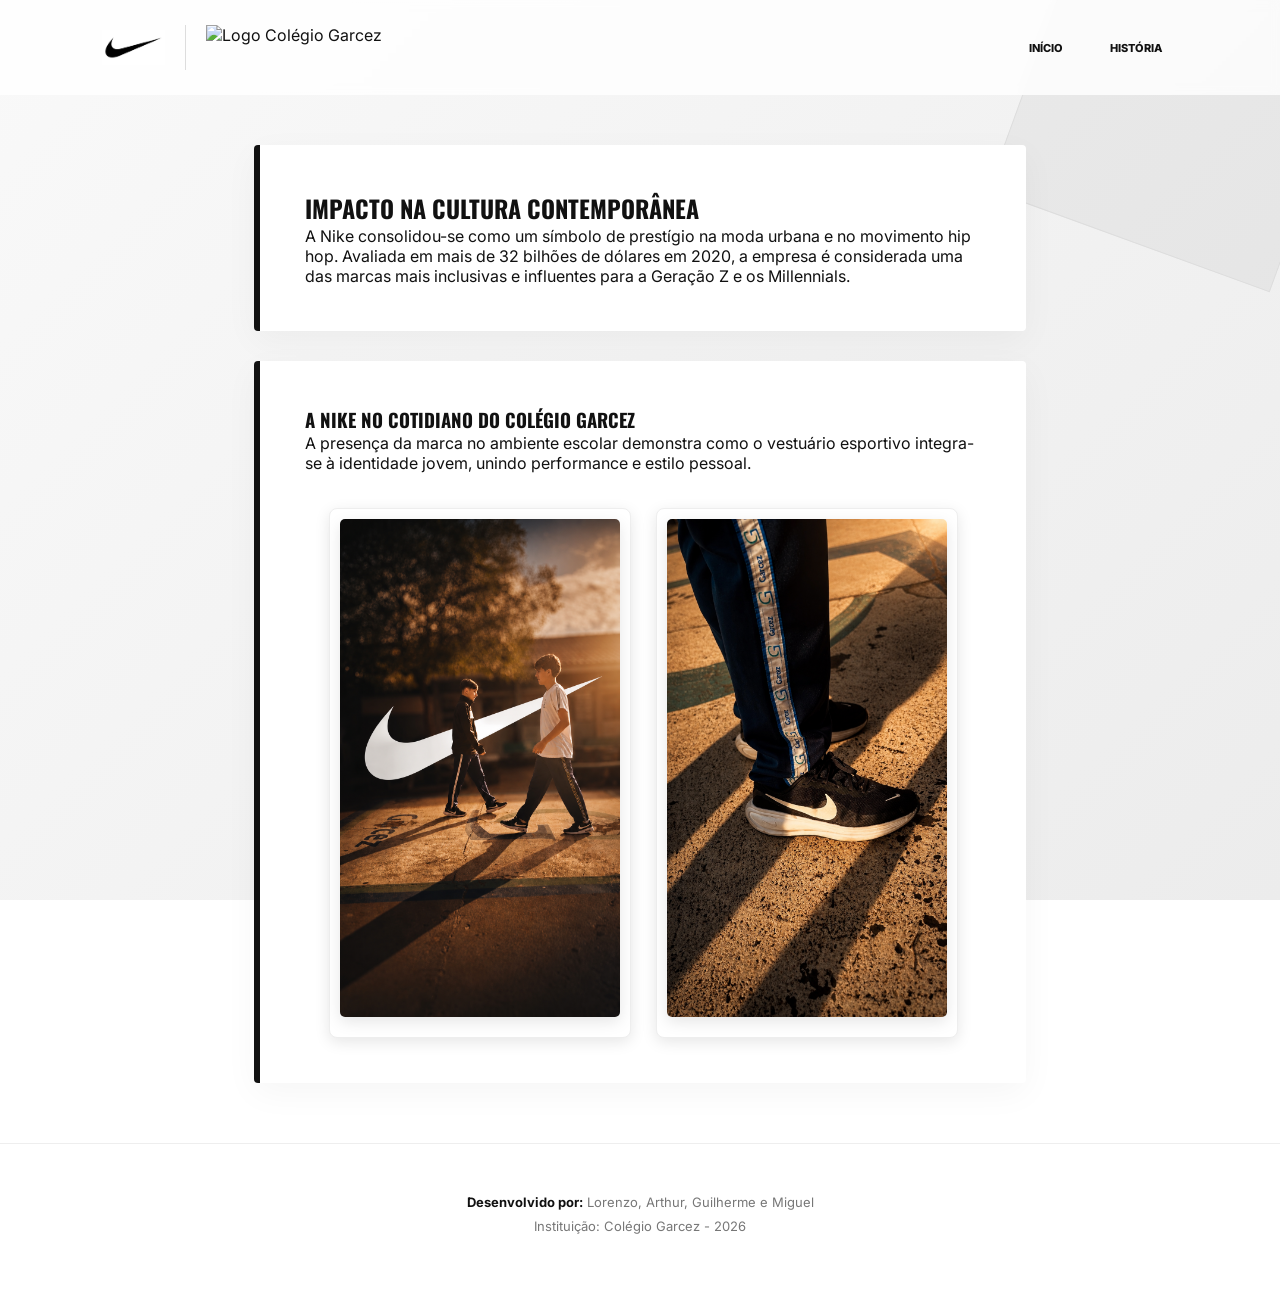
==== influencia.html @ 9b88e02f "Add files via upload" ====
<!DOCTYPE html>
<html lang="pt-br">
<head>
    <meta charset="UTF-8">
    <title>Influência | Estudo Sociocultural</title>
    <link rel="stylesheet" href="style.css">
    <link href="https://fonts.googleapis.com/css2?family=Oswald:wght@700&family=Inter:wght@300;400;800&display=swap" rel="stylesheet">
</head>
<body>
    <div class="bg-gradient"></div>
    <div class="geometric-shape box-1"></div>

    <header class="navbar">
        <div class="brand-box">
            <img src="images.png" alt="Nike Logo" class="logo">
            <img src="imagem_2026-08-31_141018125.png" alt="Logo Colégio Garcez" class="school-logo">
        </div>
        <nav class="nav-right">
            <a href="index.html" class="btn-nav">Início</a>
            <a href="historia.html" class="btn-nav">História</a>
        </nav>
    </header>

    <main class="container-text">
        <section class="card-detail">
            <h1>Impacto na Cultura Contemporânea</h1>
            <p>A Nike consolidou-se como um símbolo de prestígio na moda urbana e no movimento hip hop. Avaliada em mais de 32 bilhões de dólares em 2020, a empresa é considerada uma das marcas mais inclusivas e influentes para a Geração Z e os Millennials.</p>
        </section>

        <section class="card-detail">
            <h3>A Nike no Cotidiano do Colégio Garcez</h3>
            <p>A presença da marca no ambiente escolar demonstra como o vestuário esportivo integra-se à identidade jovem, unindo performance e estilo pessoal.</p>
            <div class="aluno-gallery">
                <div class="photo-box"><img src="osedentario.png" alt="Aluno 1"></div>
                <div class="photo-box"><img src="unnamed.png" alt="Aluno 2"></div>
            </div>
        </section>
    </main>

    <footer>
        <p><strong>Desenvolvido por:</strong> Lorenzo, Arthur, Guilherme e Miguel</p>
        <p>Instituição: Colégio Garcez - 2026</p>
    </footer>
</body>
</html>
---- style.css ----
/* ============================================================
   1. RESET E TIPOGRAFIA 
   ============================================================ */
* {
    margin: 0;
    padding: 0;
    box-sizing: border-box;
}

body {
    background-color: #ffffff;
    color: #111;
    font-family: 'Inter', sans-serif;
    overflow-x: hidden;
}

h1, h2, h3 {
    font-family: 'Oswald', sans-serif;
    text-transform: uppercase;
}

/* ============================================================
   2. ELEMENTOS DECORATIVOS (GEOMÉTRICOS E DEGRADÊ)
   ============================================================ */
.bg-gradient {
    position: fixed;
    top: 0;
    width: 100%;
    height: 100%;
    background: linear-gradient(135deg, #f9f9f9 0%, #ececec 100%);
    z-index: -2;
}

.geometric-shape {
    position: absolute;
    background: rgba(0, 0, 0, 0.04);
    z-index: -1;
}

.box-1 {
    width: 300px;
    height: 300px;
    top: -50px;
    right: -50px;
    transform: rotate(20deg);
    border: 1px solid #ddd;
}

.circle-history {
    width: 500px;
    height: 500px;
    border-radius: 50%;
    bottom: -100px;
    left: -150px;
    background: radial-gradient(circle, #e0e0e0 0%, transparent 70%);
}

.triangle {
    width: 0; height: 0;
    border-left: 80px solid transparent;
    border-right: 80px solid transparent;
    border-bottom: 120px solid rgba(0,0,0,0.02);
    top: 15%;
    left: 10%;
}

/* ============================================================
   3. CABEÇALHO (NAVBAR) E LOGOTIPOS
   ============================================================ */
.navbar {
    display: flex;
    justify-content: space-between;
    align-items: center;
    padding: 20px 8%;
}

.brand-box {
    display: flex;
    align-items: center;
    gap: 20px;
}

.logo { height: 40px; }

.school-logo {
    height: 50px;
    width: auto;
    border-left: 1px solid #ddd;
    padding-left: 20px;
}

.nav-right {
    display: flex;
    gap: 15px;
}

.btn-nav {
    text-decoration: none;
    color: #111;
    font-weight: 800;
    text-transform: uppercase;
    font-size: 12px;
    padding: 10px 15px;
    border: 1px solid transparent;
    transition: 0.3s;
}

.btn-nav:hover {
    border: 1px solid #111;
    background-color: #fff;
}

/* ============================================================
   4. SEÇÃO PRINCIPAL (HERO) - INDEX.HTML
   ============================================================ */
.hero {
    display: flex;
    justify-content: center;
    align-items: center;
    text-align: center;
    min-height: 80vh;
    padding: 40px 10%;
}

.tagline {
    font-size: 14px;
    color: #888;
    letter-spacing: 5px;
    text-transform: uppercase;
    display: block;
    margin-bottom: 10px;
}

.hero h1 {
    font-size: 80px;
    letter-spacing: -4px;
    line-height: 0.9;
    margin-bottom: 20px;
}

.subtitle {
    color: #888;
    font-size: 14px;
    letter-spacing: 5px;
    margin-bottom: 10px;
}

.main-shoe {
    width: 450px;
    filter: drop-shadow(0 20px 40px rgba(0,0,0,0.15));
    transition: transform 0.5s ease;
}

.main-shoe:hover {
    transform: translateY(-10px) rotate(-5deg);
}

.btn-main {
    display: inline-block;
    margin-top: 30px;
    padding: 15px 30px;
    background-color: #111;
    color: #fff;
    text-decoration: none;
    font-weight: 800;
    text-transform: uppercase;
    letter-spacing: 1px;
    transition: 0.3s;
}

.btn-main:hover {
    background-color: #333;
}

/* ============================================================
   5. PÁGINAS DE CONTEÚDO (HISTÓRIA E INFLUÊNCIA)
   ============================================================ */
.container-history {
    max-width: 900px;
    margin: 40px auto;
    padding: 0 5%;
}

.timeline-header {
    text-align: center;
    margin-bottom: 60px;
}

.card-detail {
    background: rgba(255, 255, 255, 0.8);
    backdrop-filter: blur(10px);
    padding: 40px;
    margin-bottom: 30px;
    border-radius: 4px;
    border-left: 6px solid #111;
    box-shadow: 0 10px 30px rgba(0,0,0,0.05);
}

.highlight-card {
    background: #111;
    color: #fff;
    border-left-color: #333;
}

.highlight-card p { color: #ccc; }

.year { font-weight: 900; font-size: 28px; color: #aaa; margin-bottom: 10px; }

/* Galeria de Alunos */
.aluno-gallery {
    display: flex;
    gap: 20px;
    justify-content: center;
    margin-top: 30px;
    flex-wrap: wrap;
}

.photo-box {
    text-align: center;
    background: #fff;
    padding: 10px;
    border: 1px solid #eee;
    border-radius: 8px;
    transition: 0.3s;
}

.photo-box img {
    width: 250px;
    height: auto;
    border-radius: 4px;
    display: block;
    margin-bottom: 10px;
}

/* ============================================================
   6. RODAPÉ DE AUTORIA (PROJECT ACADEMIC)
   ============================================================ */
footer {
    text-align: center;
    padding: 40px;
    margin-top: 50px;
    border-top: 1px solid #eee;
    color: #888;
    font-size: 12px;
}
* Ajuste para a galeria de imagens */
.aluno-gallery {
    display: flex;
    gap: 30px;
    justify-content: center;
    flex-wrap: wrap; /* Garante que as fotos se ajustem em telas menores */
    margin-top: 20px;
}

.photo-box {
    background: #ffffff;
    padding: 10px;
    box-shadow: 0 4px 15px rgba(0,0,0,0.1);
    border-radius: 8px;
    transition: transform 0.3s ease;
}

.photo-box:hover {
    transform: scale(1.03); /* Efeito suave ao passar o mouse */
}

.photo-box img {
    max-width: 300px;
    height: auto;
    display: block; /* Remove espaços vazios indesejados abaixo da imagem */
    border-radius: 4px;
}
/* Reset e Base */
* { margin: 0; padding: 0; box-sizing: border-box; }
body { background-color: #fff; color: #111; font-family: 'Inter', sans-serif; overflow-x: hidden; }
h1, h2, h3 { font-family: 'Oswald', sans-serif; text-transform: uppercase; }

/* Decoração de Fundo */
.bg-gradient { position: fixed; top: 0; width: 100%; height: 100%; background: linear-gradient(135deg, #f9f9f9 0%, #ececec 100%); z-index: -2; }
.geometric-shape { position: absolute; background: rgba(0, 0, 0, 0.04); z-index: -1; }
.box-1 { width: 300px; height: 300px; top: -50px; right: -50px; transform: rotate(20deg); border: 1px solid #ddd; }
.circle-history { width: 500px; height: 500px; border-radius: 50%; bottom: -100px; left: -150px; background: radial-gradient(circle, #e0e0e0 0%, transparent 70%); }
.triangle { width: 0; height: 0; border-left: 80px solid transparent; border-right: 80px solid transparent; border-bottom: 120px solid rgba(0,0,0,0.02); top: 15%; left: 10%; }

/* Navbar */
.navbar { display: flex; justify-content: space-between; align-items: center; padding: 25px 8%; background: rgba(255,255,255,0.8); backdrop-filter: blur(5px); position: sticky; top: 0; z-index: 100; }
.brand-box { display: flex; align-items: center; gap: 20px; }
.logo { height: 35px; }
.school-logo { height: 45px; border-left: 1px solid #ddd; padding-left: 20px; }
.nav-right { display: flex; gap: 15px; }
.btn-nav { text-decoration: none; color: #111; font-weight: 800; font-size: 11px; padding: 8px 15px; border: 1px solid transparent; text-transform: uppercase; transition: 0.3s; }
.btn-nav:hover { border: 1px solid #111; }

/* Conteúdo Hero (Página Inicial) */
.hero { display: flex; justify-content: center; align-items: center; text-align: center; min-height: 85vh; padding: 40px 10%; }
.hero h1 { font-size: 90px; letter-spacing: -5px; line-height: 0.85; margin: 15px 0; }
.tagline { font-size: 12px; color: #888; letter-spacing: 5px; text-transform: uppercase; }
.subtitle { font-size: 14px; color: #555; letter-spacing: 2px; }
.main-shoe { width: 480px; filter: drop-shadow(0 25px 50px rgba(0,0,0,0.15)); transition: 0.5s; }
.main-shoe:hover { transform: translateY(-10px) rotate(-3deg); }
.btn-main { display: inline-block; margin-top: 30px; padding: 15px 35px; background: #111; color: #fff; text-decoration: none; font-weight: 800; text-transform: uppercase; letter-spacing: 1px; }

/* Estrutura de Cartão e Galeria */
.container-history, .container-text { max-width: 900px; margin: 50px auto; padding: 0 5%; }
.card-detail { background: #fff; padding: 45px; margin-bottom: 30px; border-radius: 4px; box-shadow: 0 10px 35px rgba(0,0,0,0.04); border-left: 6px solid #111; }
.highlight-card { background: #111; color: #fff; }
.aluno-gallery { display: flex; gap: 25px; justify-content: center; margin-top: 35px; flex-wrap: wrap; }
.photo-box img { width: 280px; border-radius: 5px; box-shadow: 0 5px 15px rgba(0,0,0,0.1); }

/* Rodapé */
footer { text-align: center; padding: 50px 10%; margin-top: 60px; border-top: 1px solid #eee; background: rgba(255,255,255,0.5); }
footer p { font-size: 13px; color: #777; margin-bottom: 8px; }
footer strong { color: #111; }
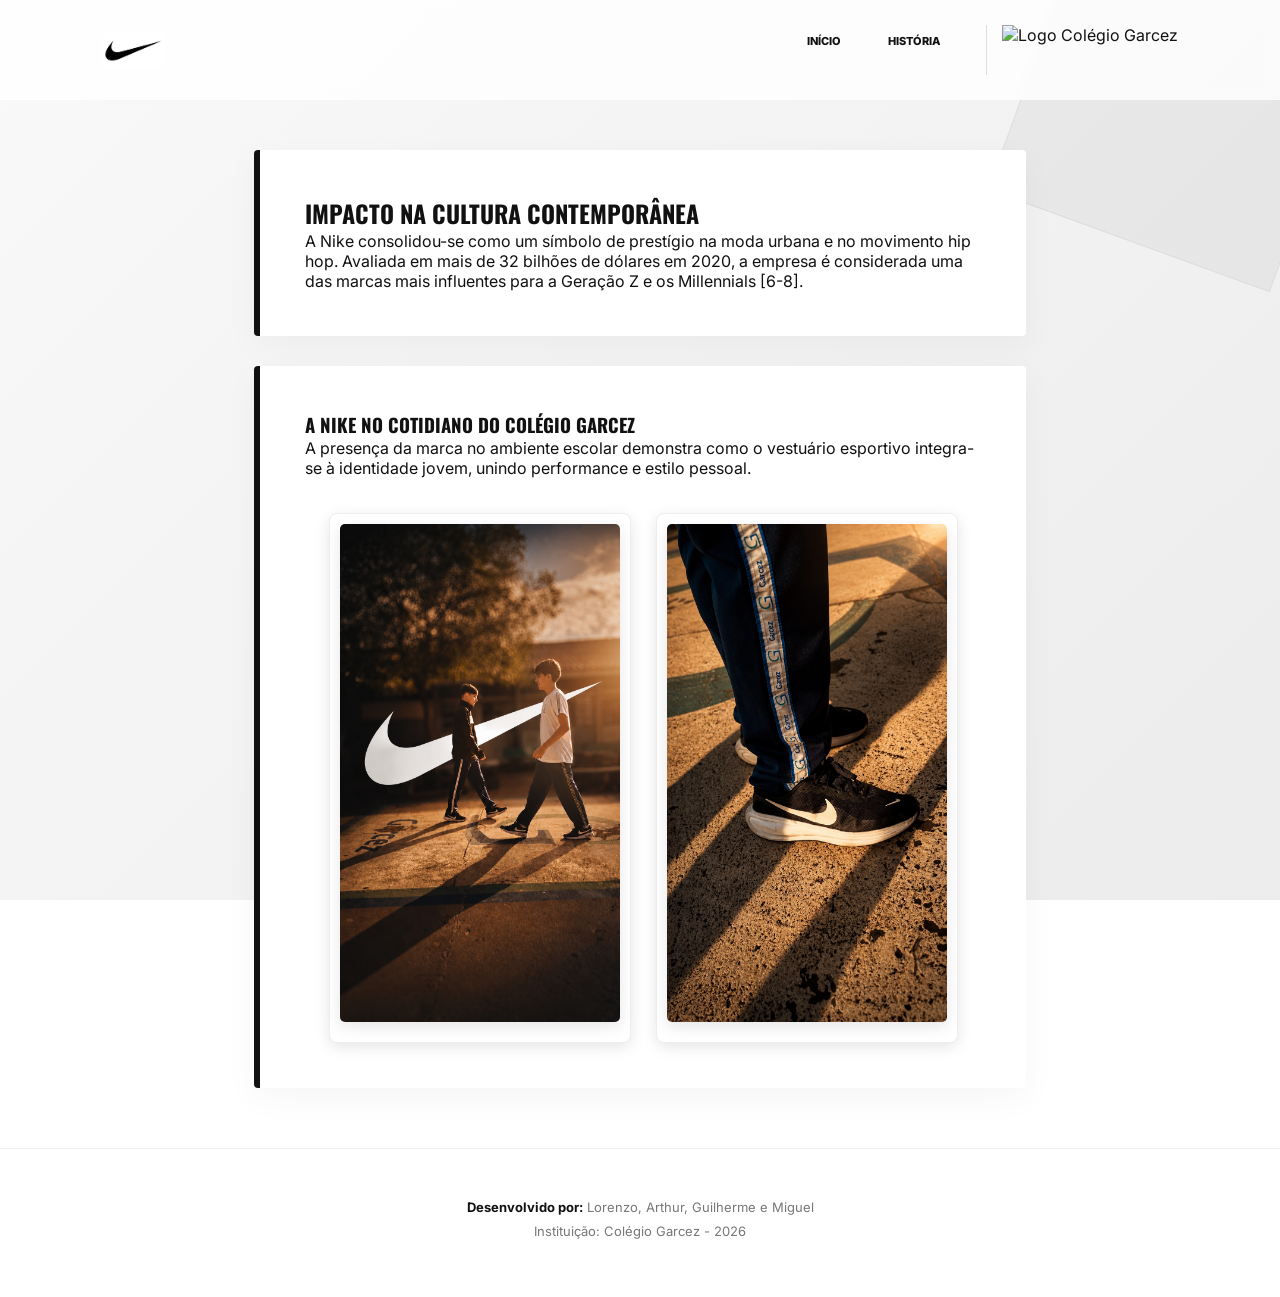
==== commit 3635a7bb: "Update influencia.html" ====
--- a/influencia.html
+++ b/influencia.html
@@ -12,20 +12,23 @@
 
     <header class="navbar">
         <div class="brand-box">
+            <!-- Logotipo da Nike no lado esquerdo -->
             <img src="images.png" alt="Nike Logo" class="logo">
-            <img src="imagem_2026-08-31_141018125.png" alt="Logo Colégio Garcez" class="school-logo">
         </div>
+        
         <nav class="nav-right">
             <a href="index.html" class="btn-nav">Início</a>
             <a href="historia.html" class="btn-nav">História</a>
+            <!-- Novo ícone do Colégio Garcez no canto superior direito -->
+            <img src="garcez.png" alt="Logo Colégio Garcez" class="school-icon-corner">
         </nav>
     </header>
 
     <main class="container-text">
-        <section class="card-detail">
+        <article class="card-detail">
             <h1>Impacto na Cultura Contemporânea</h1>
-            <p>A Nike consolidou-se como um símbolo de prestígio na moda urbana e no movimento hip hop. Avaliada em mais de 32 bilhões de dólares em 2020, a empresa é considerada uma das marcas mais inclusivas e influentes para a Geração Z e os Millennials.</p>
-        </section>
+            <p>A Nike consolidou-se como um símbolo de prestígio na moda urbana e no movimento hip hop. Avaliada em mais de 32 bilhões de dólares em 2020, a empresa é considerada uma das marcas mais influentes para a Geração Z e os Millennials [6-8].</p>
+        </article>
 
         <section class="card-detail">
             <h3>A Nike no Cotidiano do Colégio Garcez</h3>
@@ -42,4 +45,4 @@
         <p>Instituição: Colégio Garcez - 2026</p>
     </footer>
 </body>
-</html>+</html>
--- a/style.css
+++ b/style.css
@@ -310,4 +310,24 @@
 /* Rodapé */
 footer { text-align: center; padding: 50px 10%; margin-top: 60px; border-top: 1px solid #eee; background: rgba(255,255,255,0.5); }
 footer p { font-size: 13px; color: #777; margin-bottom: 8px; }
-footer strong { color: #111; }+footer strong { color: #111; }
+
+/* Ajuste para diminuir o ícone no canto superior direito */
+.school-icon-corner {
+    height: 50
+px; 
+/* Reduzido para um tamanho de ícone mais discreto */
+    width: auto;  /* Mantém a proporção original para não distorcer a imagem */
+    margin-left: 15px;
+    vertical-align: middle;
+    padding-left: 15px;
+    border-left: 1px solid #ddd; /* Linha de separação entre o menu e o ícone */
+}
+/* Ajuste para diminuir o ícone no canto superior direito */
+.school-icon-corner {
+    height: 50px; /* Reduzido para um tamanho de ícone mais discreto */
+    width: auto;  /* Mantém a proporção original para não distorcer a imagem */
+    margin-left: 15px;
+    vertical-align: middle;
+    padding-left: 15px;
+    border-left: 1px solid #ddd; /* Linha de separação entre o menu e o ícone */
